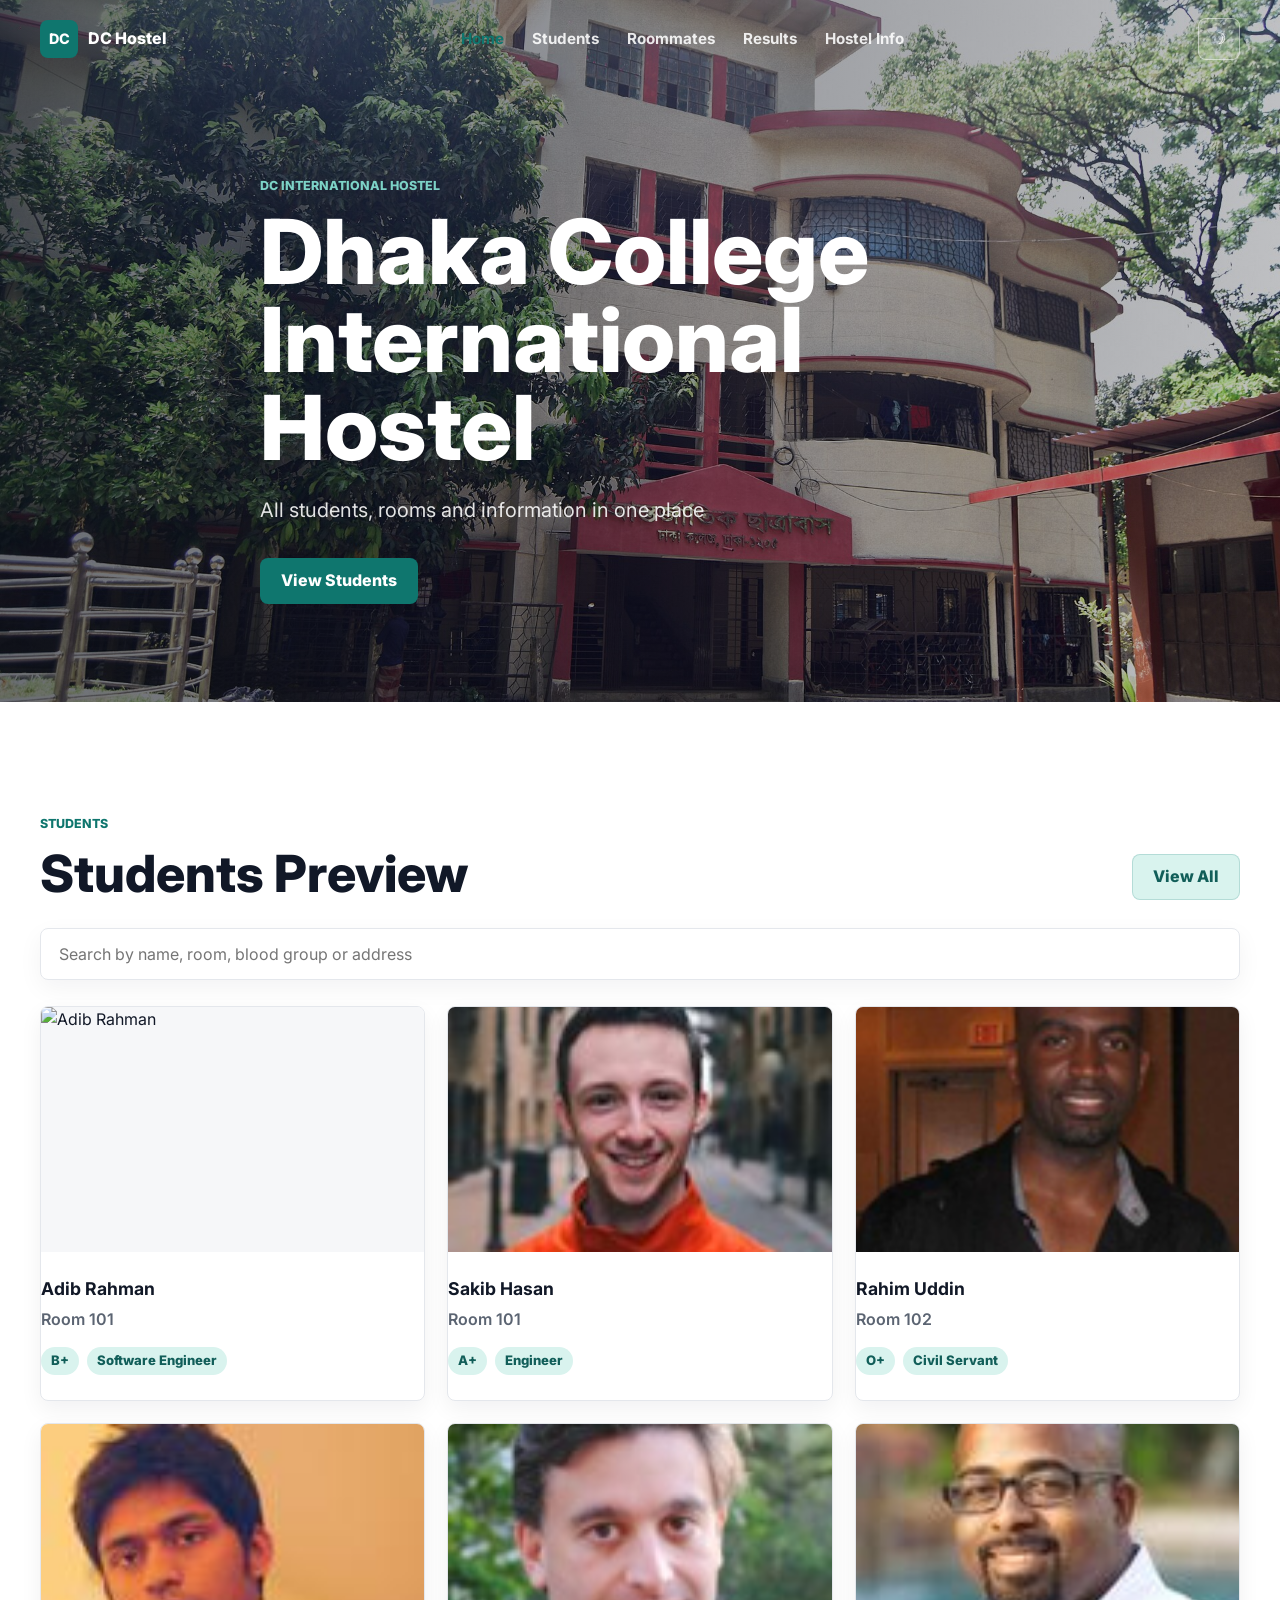
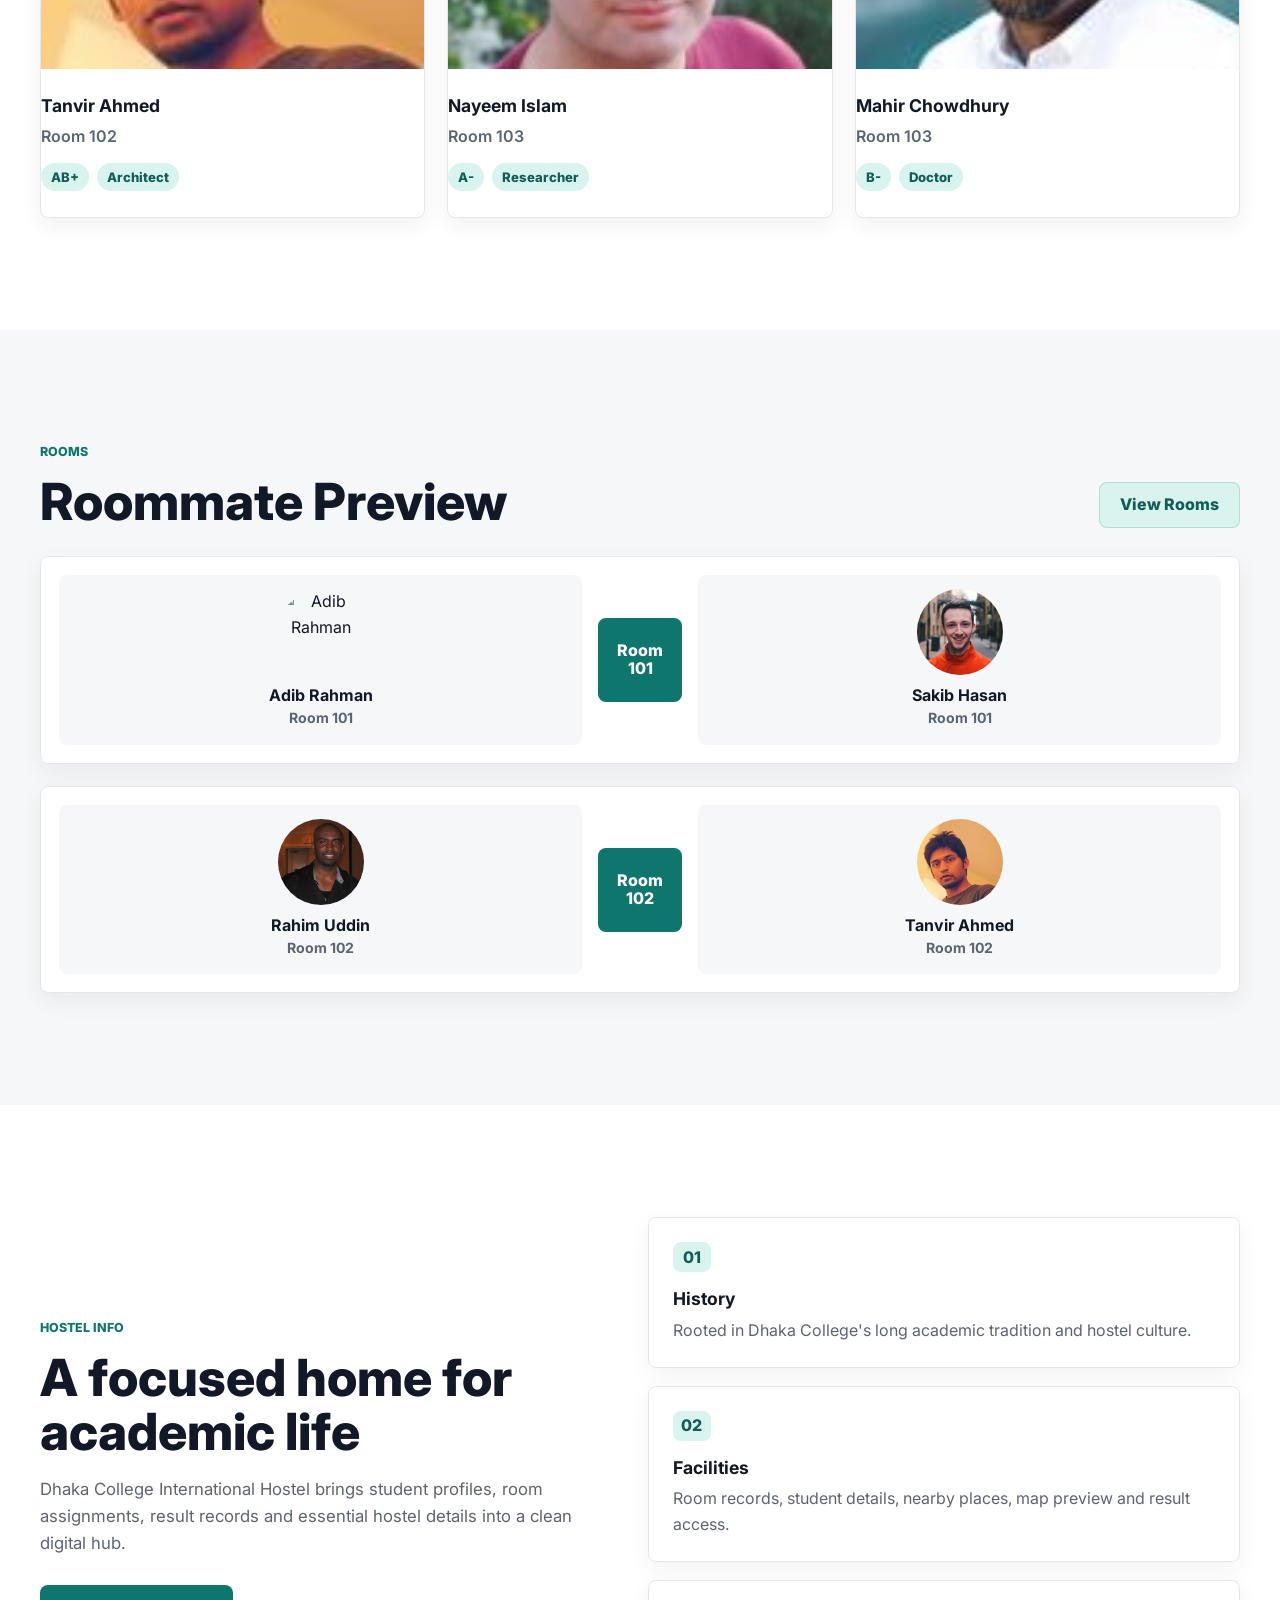
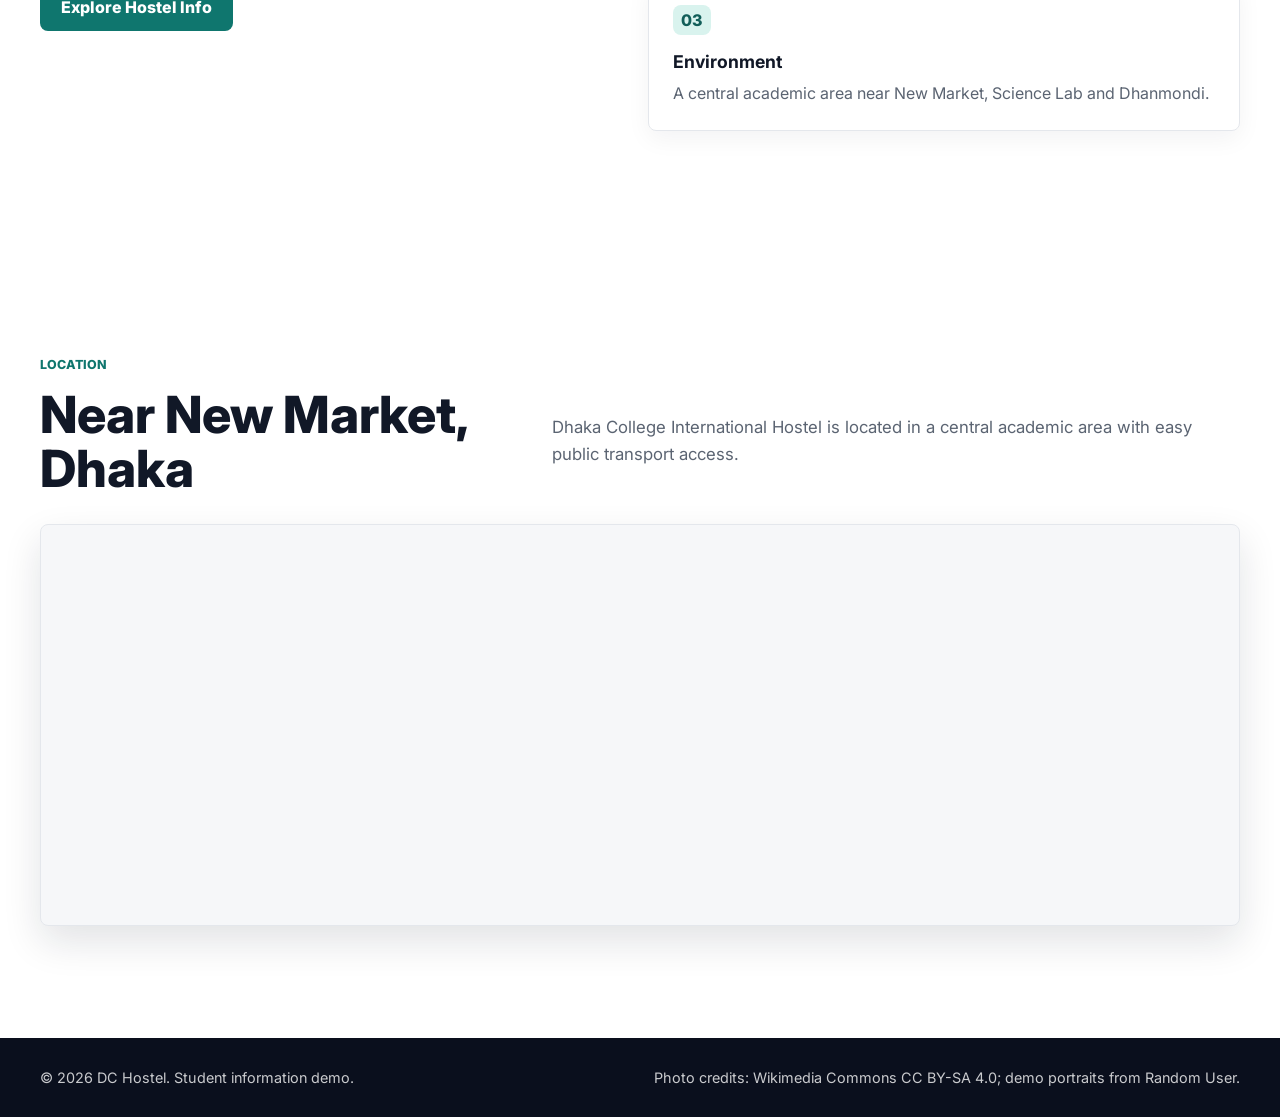
==== index.html @ eec2147d "Add files via upload" ====
<!DOCTYPE html>
<html lang="en">
<head>
  <meta charset="UTF-8">
  <meta name="viewport" content="width=device-width, initial-scale=1.0">
  <title>DC Hostel | Home</title>
  <link rel="preconnect" href="https://fonts.googleapis.com">
  <link rel="preconnect" href="https://fonts.gstatic.com" crossorigin>
  <link href="https://fonts.googleapis.com/css2?family=Inter:wght@400;500;600;700;800&display=swap" rel="stylesheet">
  <link href="https://unpkg.com/aos@2.3.4/dist/aos.css" rel="stylesheet">
  <link rel="stylesheet" href="css/style.css">
</head>
<body data-page="home">
  <header class="navbar" id="navbar">
    <div class="container nav-inner">
      <a class="logo" href="index.html" aria-label="DC Hostel home">
        <span class="logo-mark">DC</span>
        <span>DC Hostel</span>
      </a>
      <nav class="nav-links" aria-label="Primary navigation">
        <a href="index.html" class="active">Home</a>
        <a href="students.html">Students</a>
        <a href="roommates.html">Roommates</a>
        <a href="results.html">Results</a>
        <a href="hostel.html">Hostel Info</a>
      </nav>
      <button class="theme-toggle" id="toggle" type="button" aria-label="Toggle dark mode">
        <span aria-hidden="true">&#9789;</span>
      </button>
    </div>
  </header>

  <main>
    <section class="hero">
      <div class="hero-overlay"></div>
      <div class="container hero-content">
        <p class="eyebrow" data-aos="fade-up">DC International Hostel</p>
        <h1 data-aos="fade-up" data-aos-delay="100">Dhaka College International Hostel</h1>
        <p class="hero-subtitle" data-aos="fade-up" data-aos-delay="200">
          All students, rooms and information in one place
        </p>
        <a class="btn primary" href="#students-preview" data-aos="fade-up" data-aos-delay="300">View Students</a>
      </div>
    </section>

    <section class="section" id="students-preview">
      <div class="container">
        <div class="section-head">
          <div>
            <p class="eyebrow">Students</p>
            <h2>Students Preview</h2>
          </div>
          <a class="btn secondary" href="students.html">View All</a>
        </div>
        <div class="search-wrap" data-aos="fade-up">
          <label for="studentSearch" class="sr-only">Search students</label>
          <input id="studentSearch" class="search-input" type="search" placeholder="Search by name, room, blood group or address">
        </div>
        <div class="student-grid" id="studentGrid" data-limit="6"></div>
      </div>
    </section>

    <section class="section tinted" id="roommates-preview">
      <div class="container">
        <div class="section-head">
          <div>
            <p class="eyebrow">Rooms</p>
            <h2>Roommate Preview</h2>
          </div>
          <a class="btn secondary" href="roommates.html">View Rooms</a>
        </div>
        <div class="roommate-grid" id="roommateGrid" data-limit="2"></div>
      </div>
    </section>

    <section class="section" id="hostel-info-preview">
      <div class="container">
        <div class="split">
          <div data-aos="fade-up">
            <p class="eyebrow">Hostel Info</p>
            <h2>A focused home for academic life</h2>
            <p class="lead">
              Dhaka College International Hostel brings student profiles, room assignments, result records and essential hostel details into a clean digital hub.
            </p>
            <a class="btn primary" href="hostel.html">Explore Hostel Info</a>
          </div>
          <div class="info-grid">
            <article class="info-box" data-aos="fade-up" data-aos-delay="0">
              <span class="info-icon">01</span>
              <h3>History</h3>
              <p>Rooted in Dhaka College's long academic tradition and hostel culture.</p>
            </article>
            <article class="info-box" data-aos="fade-up" data-aos-delay="140">
              <span class="info-icon">02</span>
              <h3>Facilities</h3>
              <p>Room records, student details, nearby places, map preview and result access.</p>
            </article>
            <article class="info-box" data-aos="fade-up" data-aos-delay="280">
              <span class="info-icon">03</span>
              <h3>Environment</h3>
              <p>A central academic area near New Market, Science Lab and Dhanmondi.</p>
            </article>
          </div>
        </div>
      </div>
    </section>

    <section class="section location-section" id="location">
      <div class="container">
        <div class="section-head">
          <div data-aos="fade-up">
            <p class="eyebrow">Location</p>
            <h2>Near New Market, Dhaka</h2>
          </div>
          <p class="location-copy" data-aos="fade-up" data-aos-delay="120">
            Dhaka College International Hostel is located in a central academic area with easy public transport access.
          </p>
        </div>
        <div class="map-wrap" data-aos="zoom-in">
          <iframe
            src="https://www.google.com/maps?q=Dhaka+College&output=embed"
            width="100%"
            height="400"
            style="border:0;"
            loading="lazy"
            referrerpolicy="no-referrer-when-downgrade"
            title="Dhaka College location map">
          </iframe>
        </div>
      </div>
    </section>
  </main>

  <footer class="footer">
    <div class="container footer-inner">
      <p>&copy; 2026 DC Hostel. Student information demo.</p>
      <p>Photo credits: Wikimedia Commons CC BY-SA 4.0; demo portraits from Random User.</p>
    </div>
  </footer>

  <div class="modal" id="studentModal" aria-hidden="true" role="dialog" aria-modal="true" aria-labelledby="modalName">
    <div class="modal-backdrop" data-close-modal></div>
    <article class="modal-panel">
      <button class="modal-close" type="button" aria-label="Close student profile" data-close-modal>&times;</button>
      <div id="modalContent"></div>
    </article>
  </div>

  <script src="https://unpkg.com/aos@2.3.4/dist/aos.js"></script>
  <script src="js/app.js"></script>
</body>
</html>
---- css/style.css ----
:root {
  --bg: #ffffff;
  --text: #111827;
  --muted: #5b6472;
  --surface: #f6f7f9;
  --surface-strong: #ffffff;
  --border: #e4e7ec;
  --accent: #0f766e;
  --accent-strong: #115e59;
  --accent-soft: #d9f3ee;
  --warm: #b45309;
  --shadow: 0 16px 38px rgba(17, 24, 39, 0.12);
  --nav-bg: rgba(255, 255, 255, 0.9);
  --overlay: rgba(8, 13, 24, 0.6);
}

.dark {
  --bg: #0f172a;
  --text: #f1f5f9;
  --muted: #cbd5e1;
  --surface: #111c31;
  --surface-strong: #172033;
  --border: rgba(226, 232, 240, 0.14);
  --accent: #2dd4bf;
  --accent-strong: #5eead4;
  --accent-soft: rgba(45, 212, 191, 0.15);
  --warm: #f59e0b;
  --shadow: 0 18px 44px rgba(0, 0, 0, 0.34);
  --nav-bg: rgba(15, 23, 42, 0.9);
  --overlay: rgba(5, 10, 18, 0.7);
}

* {
  box-sizing: border-box;
}

html {
  scroll-behavior: smooth;
  overflow-x: hidden;
}

body {
  margin: 0;
  background: var(--bg);
  color: var(--text);
  font-family: "Inter", Arial, sans-serif;
  line-height: 1.6;
  overflow-x: hidden;
  transition: background 0.25s ease, color 0.25s ease;
}

img {
  display: block;
  width: 100%;
}

a {
  color: inherit;
  text-decoration: none;
}

button,
input {
  font: inherit;
}

.container {
  width: min(100% - 32px, 1200px);
  margin-inline: auto;
}

.sr-only {
  position: absolute;
  width: 1px;
  height: 1px;
  padding: 0;
  margin: -1px;
  overflow: hidden;
  clip: rect(0, 0, 0, 0);
  white-space: nowrap;
  border: 0;
}

.navbar {
  position: fixed;
  inset: 0 0 auto 0;
  z-index: 50;
  padding: 18px 0;
  transition: background 0.25s ease, box-shadow 0.25s ease, padding 0.25s ease;
}

.navbar.scrolled {
  background: var(--nav-bg);
  box-shadow: 0 10px 30px rgba(15, 23, 42, 0.12);
  backdrop-filter: blur(14px);
  padding: 10px 0;
}

body:not([data-page="home"]) .navbar {
  background: var(--nav-bg);
  box-shadow: 0 10px 30px rgba(15, 23, 42, 0.1);
  backdrop-filter: blur(14px);
  padding: 10px 0;
}

.nav-inner {
  display: flex;
  align-items: center;
  justify-content: space-between;
  gap: 18px;
}

.logo {
  display: inline-flex;
  align-items: center;
  gap: 10px;
  font-weight: 800;
  color: #ffffff;
}

.navbar.scrolled .logo,
.page-main + .footer ~ .logo {
  color: var(--text);
}

body:not([data-page="home"]) .logo,
body:not([data-page="home"]) .nav-links a {
  color: var(--text);
}

.logo-mark {
  display: grid;
  width: 38px;
  height: 38px;
  place-items: center;
  border-radius: 8px;
  background: var(--accent);
  color: #ffffff;
  font-size: 0.9rem;
}

.nav-links {
  display: flex;
  align-items: center;
  gap: clamp(10px, 2.5vw, 28px);
}

.nav-links a {
  color: #ffffff;
  font-size: 0.95rem;
  font-weight: 700;
  opacity: 0.88;
  transition: color 0.2s ease, opacity 0.2s ease;
}

.navbar.scrolled .nav-links a {
  color: var(--text);
}

.nav-links a:hover,
.nav-links a.active {
  color: var(--accent);
  opacity: 1;
}

.theme-toggle {
  display: grid;
  width: 42px;
  height: 42px;
  place-items: center;
  border: 1px solid rgba(255, 255, 255, 0.45);
  border-radius: 8px;
  background: rgba(255, 255, 255, 0.14);
  color: #ffffff;
  cursor: pointer;
  transition: transform 0.2s ease, background 0.2s ease, color 0.2s ease, border 0.2s ease;
}

body:not([data-page="home"]) .theme-toggle,
.navbar.scrolled .theme-toggle {
  background: var(--surface-strong);
  color: var(--text);
  border-color: var(--border);
}

.theme-toggle:hover {
  transform: translateY(-2px);
  background: var(--accent);
  color: #ffffff;
}

.hero {
  position: relative;
  min-height: 78vh;
  display: flex;
  align-items: center;
  overflow: hidden;
  background: url("../images/hostel-hero.jpg") center / cover no-repeat;
}

.hero-overlay {
  position: absolute;
  inset: 0;
  background: linear-gradient(90deg, var(--overlay), rgba(8, 13, 24, 0.25));
}

.hero-content {
  position: relative;
  z-index: 1;
  max-width: 760px;
  padding-top: 78px;
  color: #ffffff;
}

.hero h1,
.page-hero h1 {
  margin: 0;
  font-size: clamp(2.5rem, 7vw, 5.6rem);
  line-height: 0.98;
  font-weight: 800;
}

.hero-subtitle {
  max-width: 560px;
  margin: 22px 0 32px;
  color: rgba(255, 255, 255, 0.88);
  font-size: clamp(1.02rem, 2vw, 1.25rem);
}

.eyebrow {
  margin: 0 0 12px;
  color: var(--accent);
  font-size: 0.78rem;
  font-weight: 800;
  letter-spacing: 0;
  text-transform: uppercase;
}

.hero .eyebrow,
.page-hero .eyebrow {
  color: #7dd3c7;
}

.btn {
  display: inline-flex;
  align-items: center;
  justify-content: center;
  min-height: 46px;
  padding: 0 20px;
  border: 1px solid transparent;
  border-radius: 8px;
  font-weight: 800;
  cursor: pointer;
  transition: transform 0.2s ease, box-shadow 0.2s ease, background 0.2s ease, color 0.2s ease;
}

.btn:hover {
  transform: scale(1.04);
  box-shadow: var(--shadow);
}

.btn.primary {
  background: var(--accent);
  color: #ffffff;
}

.btn.secondary {
  color: var(--accent-strong);
  background: var(--accent-soft);
  border-color: rgba(15, 118, 110, 0.18);
}

.section {
  padding: clamp(70px, 9vw, 112px) 0;
}

.section.tinted {
  background: var(--surface);
}

.section-head {
  display: flex;
  align-items: end;
  justify-content: space-between;
  gap: 24px;
  margin-bottom: 28px;
}

h2 {
  margin: 0;
  font-size: clamp(1.8rem, 4vw, 3.2rem);
  line-height: 1.06;
  font-weight: 800;
}

h3 {
  margin: 0 0 8px;
  font-size: 1.1rem;
  line-height: 1.2;
}

.lead,
.location-copy,
.page-hero p {
  margin: 18px 0 28px;
  color: var(--muted);
  font-size: 1.05rem;
}

.student-grid {
  display: grid;
  grid-template-columns: repeat(3, minmax(0, 1fr));
  gap: 22px;
}

.student-card {
  min-width: 0;
  padding: 0;
  border: 1px solid var(--border);
  border-radius: 8px;
  background: var(--surface-strong);
  color: var(--text);
  overflow: hidden;
  text-align: left;
  cursor: pointer;
  box-shadow: 0 8px 22px rgba(15, 23, 42, 0.06);
  transition: transform 0.2s ease, box-shadow 0.2s ease, border-color 0.2s ease;
}

.student-card:hover {
  transform: scale(1.03);
  box-shadow: var(--shadow);
  border-color: rgba(15, 118, 110, 0.36);
}

.student-card img {
  height: 245px;
  object-fit: cover;
  background: var(--surface);
}

.student-body {
  padding: 18px;
}

.student-body p {
  margin: 4px 0 0;
  color: var(--muted);
  font-weight: 600;
}

.student-meta {
  display: flex;
  flex-wrap: wrap;
  gap: 8px;
  margin-top: 14px;
}

.pill {
  display: inline-flex;
  align-items: center;
  min-height: 28px;
  padding: 0 10px;
  border-radius: 999px;
  background: var(--accent-soft);
  color: var(--accent-strong);
  font-size: 0.82rem;
  font-weight: 800;
}

.search-wrap {
  margin: 0 0 26px;
}

.search-input {
  width: 100%;
  height: 52px;
  padding: 0 18px;
  border: 1px solid var(--border);
  border-radius: 8px;
  outline: none;
  background: var(--surface-strong);
  color: var(--text);
  box-shadow: 0 8px 24px rgba(15, 23, 42, 0.05);
  transition: border-color 0.2s ease, box-shadow 0.2s ease;
}

.search-input:focus {
  border-color: var(--accent);
  box-shadow: 0 0 0 4px rgba(15, 118, 110, 0.12);
}

.empty-state {
  grid-column: 1 / -1;
  padding: 30px;
  border: 1px dashed var(--border);
  border-radius: 8px;
  color: var(--muted);
  background: var(--surface-strong);
  text-align: center;
  font-weight: 700;
}

.roommate-grid {
  display: grid;
  gap: 22px;
}

.roommate-grid.wide {
  grid-template-columns: repeat(2, minmax(0, 1fr));
}

.room-pair {
  display: grid;
  grid-template-columns: minmax(0, 1fr) auto minmax(0, 1fr);
  align-items: center;
  gap: 16px;
  padding: 18px;
  border: 1px solid var(--border);
  border-radius: 8px;
  background: var(--surface-strong);
  box-shadow: 0 8px 24px rgba(15, 23, 42, 0.06);
}

.room-person {
  min-width: 0;
  border: 0;
  border-radius: 8px;
  background: var(--surface);
  color: var(--text);
  padding: 14px;
  text-align: center;
  cursor: pointer;
  transition: transform 0.2s ease, background 0.2s ease;
}

.room-person:hover {
  transform: translateY(-3px);
  background: var(--accent-soft);
}

.room-person img {
  width: 86px;
  height: 86px;
  margin: 0 auto 10px;
  border-radius: 50%;
  object-fit: cover;
}

.room-person strong {
  display: block;
  overflow-wrap: anywhere;
  line-height: 1.25;
}

.room-person span {
  color: var(--muted);
  font-size: 0.88rem;
  font-weight: 700;
}

.room-number {
  display: grid;
  width: 84px;
  min-height: 84px;
  place-items: center;
  border-radius: 8px;
  background: var(--accent);
  color: #ffffff;
  font-weight: 800;
  line-height: 1.1;
  text-align: center;
}

.split {
  display: grid;
  grid-template-columns: minmax(0, 0.95fr) minmax(0, 1.05fr);
  gap: clamp(30px, 6vw, 72px);
  align-items: center;
}

.info-grid {
  display: grid;
  grid-template-columns: 1fr;
  gap: 18px;
}

.info-grid.three {
  grid-template-columns: repeat(3, minmax(0, 1fr));
}

.info-box {
  padding: 24px;
  border: 1px solid var(--border);
  border-radius: 8px;
  background: var(--surface-strong);
  box-shadow: 0 8px 24px rgba(15, 23, 42, 0.05);
}

.info-box p {
  margin: 0;
  color: var(--muted);
}

.info-icon {
  display: inline-flex;
  align-items: center;
  justify-content: center;
  min-width: 38px;
  height: 30px;
  margin-bottom: 16px;
  border-radius: 8px;
  background: var(--accent-soft);
  color: var(--accent-strong);
  font-weight: 800;
}

.map-wrap {
  overflow: hidden;
  border: 1px solid var(--border);
  border-radius: 8px;
  background: var(--surface);
  box-shadow: var(--shadow);
}

.map-wrap iframe {
  display: block;
}

.page-main {
  min-height: 70vh;
  padding-top: 72px;
}

.page-hero {
  position: relative;
  padding: 96px 0 70px;
  overflow: hidden;
  background: linear-gradient(90deg, rgba(5, 10, 18, 0.72), rgba(5, 10, 18, 0.38)), url("../images/hostel-hero.jpg") center / cover no-repeat;
  color: #ffffff;
}

.page-hero.compact h1 {
  max-width: 820px;
}

.page-hero p {
  max-width: 660px;
  color: rgba(255, 255, 255, 0.86);
}

.roommates-hero,
.results-hero,
.hostel-hero {
  background-image: linear-gradient(90deg, rgba(5, 10, 18, 0.72), rgba(5, 10, 18, 0.38)), url("../images/hostel-building.jpg");
}

.table-shell {
  overflow-x: auto;
  border: 1px solid var(--border);
  border-radius: 8px;
  background: var(--surface-strong);
  box-shadow: var(--shadow);
}

.result-table {
  width: 100%;
  min-width: 720px;
  border-collapse: collapse;
}

.result-table th,
.result-table td {
  padding: 18px;
  border-bottom: 1px solid var(--border);
  text-align: left;
}

.result-table th {
  background: var(--surface);
  font-size: 0.85rem;
  text-transform: uppercase;
  letter-spacing: 0;
}

.result-table tr:last-child td {
  border-bottom: 0;
}

.result-table button {
  border: 0;
  background: transparent;
  color: var(--accent-strong);
  font-weight: 800;
  cursor: pointer;
  padding: 0;
}

.hostel-photo {
  margin: 0;
  overflow: hidden;
  border-radius: 8px;
  box-shadow: var(--shadow);
}

.hostel-photo img {
  aspect-ratio: 4 / 3;
  object-fit: cover;
}

.nearby-list {
  display: flex;
  flex-wrap: wrap;
  gap: 10px;
  padding: 0;
  margin: 24px 0 0;
  list-style: none;
}

.nearby-list li {
  padding: 10px 14px;
  border-radius: 8px;
  background: var(--accent-soft);
  color: var(--accent-strong);
  font-weight: 800;
}

.footer {
  padding: 28px 0;
  background: #0a0f1d;
  color: rgba(255, 255, 255, 0.78);
}

.footer-inner {
  display: flex;
  justify-content: space-between;
  gap: 20px;
}

.footer p {
  margin: 0;
  font-size: 0.9rem;
}

.modal {
  position: fixed;
  inset: 0;
  z-index: 100;
  display: none;
  place-items: center;
  padding: 20px;
}

.modal.open {
  display: grid;
}

.modal-backdrop {
  position: absolute;
  inset: 0;
  background: rgba(6, 10, 18, 0.72);
  backdrop-filter: blur(8px);
}

.modal-panel {
  position: relative;
  width: min(100%, 820px);
  max-height: min(88vh, 860px);
  overflow: auto;
  border-radius: 8px;
  background: var(--surface-strong);
  color: var(--text);
  box-shadow: 0 30px 80px rgba(0, 0, 0, 0.35);
}

.modal-close {
  position: absolute;
  top: 14px;
  right: 14px;
  z-index: 1;
  width: 38px;
  height: 38px;
  border: 1px solid var(--border);
  border-radius: 8px;
  background: var(--surface-strong);
  color: var(--text);
  cursor: pointer;
  font-size: 1.5rem;
  line-height: 1;
}

.profile {
  display: grid;
  grid-template-columns: 260px minmax(0, 1fr);
  gap: 28px;
  padding: 30px;
}

.profile img {
  height: 320px;
  border-radius: 8px;
  object-fit: cover;
}

.profile h2 {
  margin-bottom: 4px;
  font-size: clamp(1.6rem, 4vw, 2.5rem);
}

.profile-grid {
  display: grid;
  grid-template-columns: repeat(2, minmax(0, 1fr));
  gap: 12px;
  margin: 22px 0;
}

.profile-item {
  min-width: 0;
  padding: 12px;
  border-radius: 8px;
  background: var(--surface);
}

.profile-item span {
  display: block;
  color: var(--muted);
  font-size: 0.78rem;
  font-weight: 800;
  text-transform: uppercase;
  letter-spacing: 0;
}

.profile-item strong {
  overflow-wrap: anywhere;
}

.result-list {
  display: grid;
  grid-template-columns: repeat(4, minmax(0, 1fr));
  gap: 10px;
  margin: 16px 0 22px;
}

.result-box {
  padding: 12px;
  border-radius: 8px;
  background: var(--accent-soft);
  color: var(--accent-strong);
  font-weight: 800;
  text-align: center;
}

.profile a {
  color: var(--accent-strong);
  font-weight: 800;
}

@media (max-width: 920px) {
  .nav-inner {
    align-items: flex-start;
  }

  .nav-links {
    order: 3;
    width: 100%;
    padding-top: 12px;
    overflow-x: auto;
  }

  .nav-inner {
    flex-wrap: wrap;
  }

  .student-grid,
  .info-grid.three,
  .roommate-grid.wide,
  .split {
    grid-template-columns: 1fr;
  }

  .section-head {
    align-items: flex-start;
    flex-direction: column;
  }

  .profile {
    grid-template-columns: 1fr;
  }

  .profile img {
    height: 280px;
  }
}

@media (max-width: 640px) {
  .container {
    width: min(100% - 24px, 1200px);
  }

  .navbar {
    padding: 10px 0;
  }

  .nav-links a {
    font-size: 0.88rem;
    white-space: nowrap;
  }

  .hero {
    min-height: 74vh;
  }

  .hero-content {
    padding-top: 120px;
  }

  .section {
    padding: 58px 0;
  }

  .student-grid {
    gap: 16px;
  }

  .student-card img {
    height: 220px;
  }

  .room-pair {
    grid-template-columns: 1fr;
  }

  .room-number {
    width: 100%;
    min-height: 58px;
  }

  .footer-inner,
  .profile-grid,
  .result-list {
    grid-template-columns: 1fr;
    display: grid;
  }

  .modal {
    padding: 12px;
  }

  .profile {
    padding: 22px;
  }
}
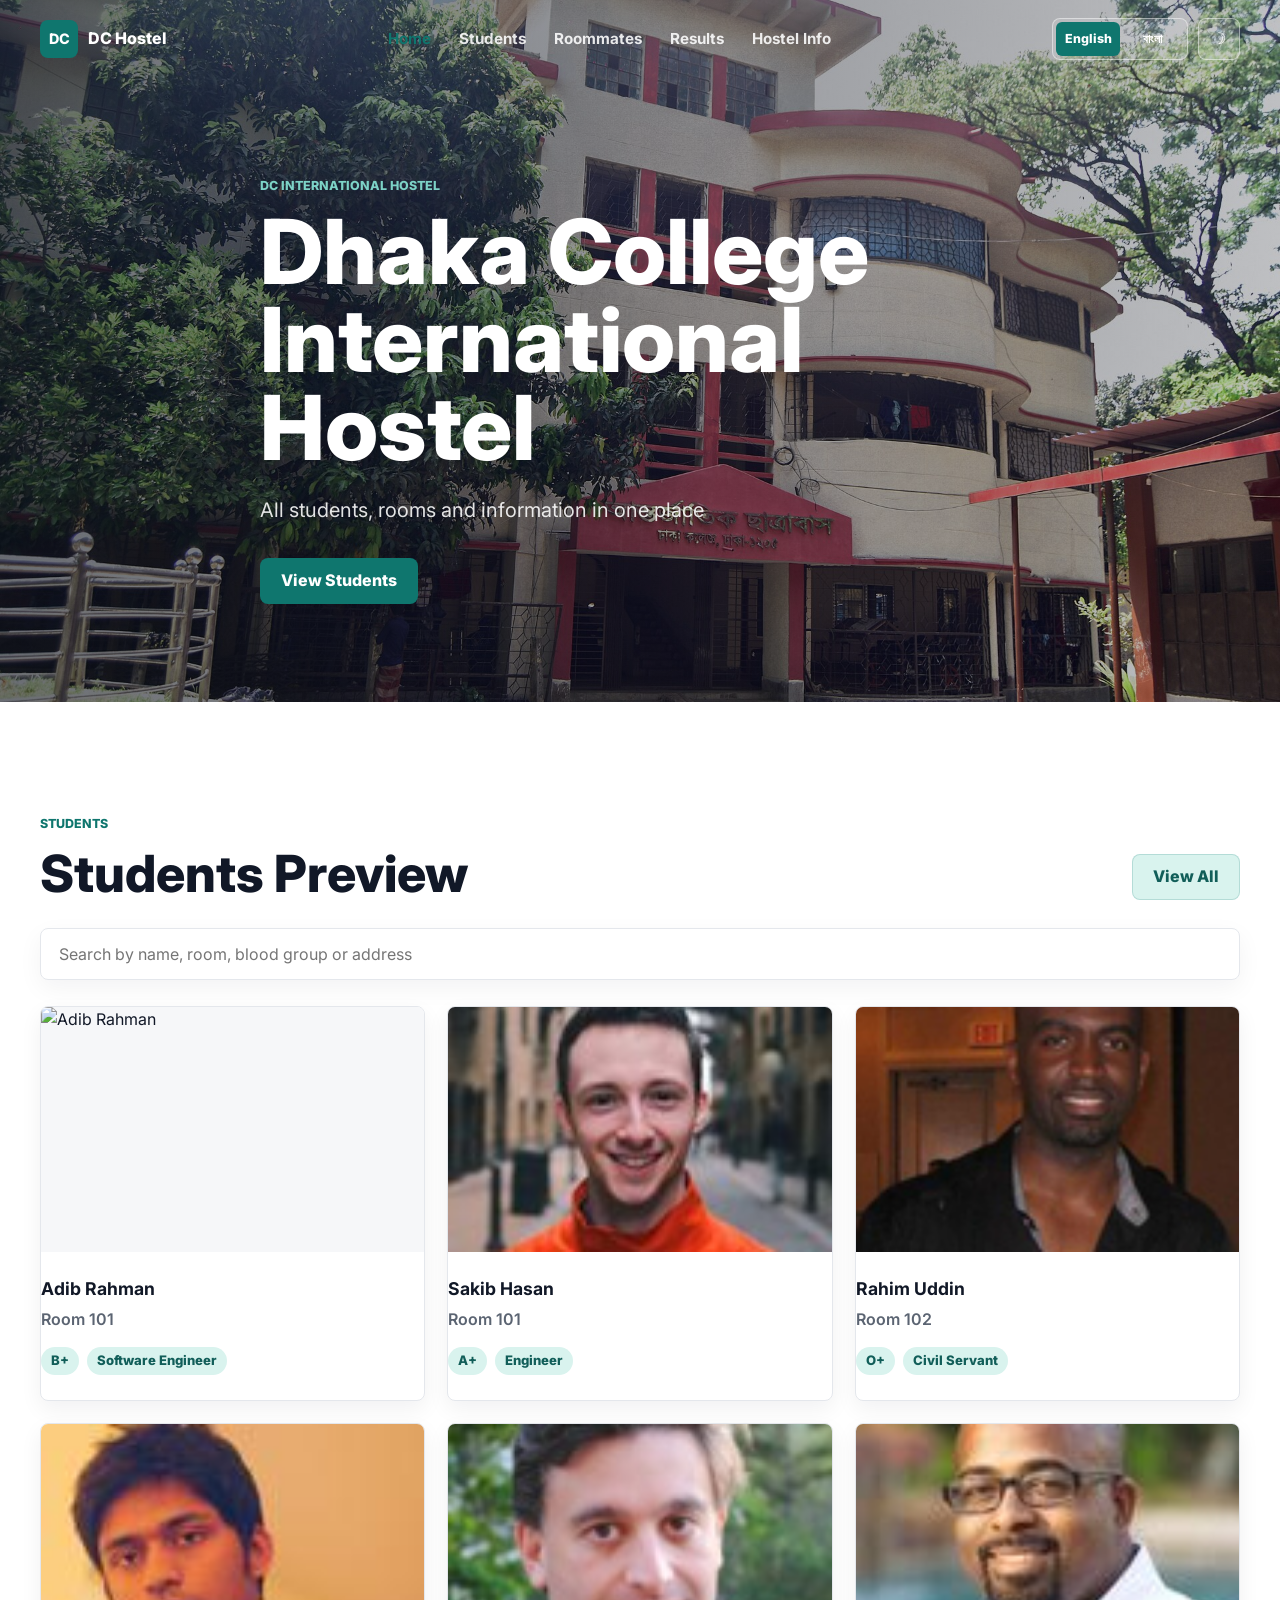
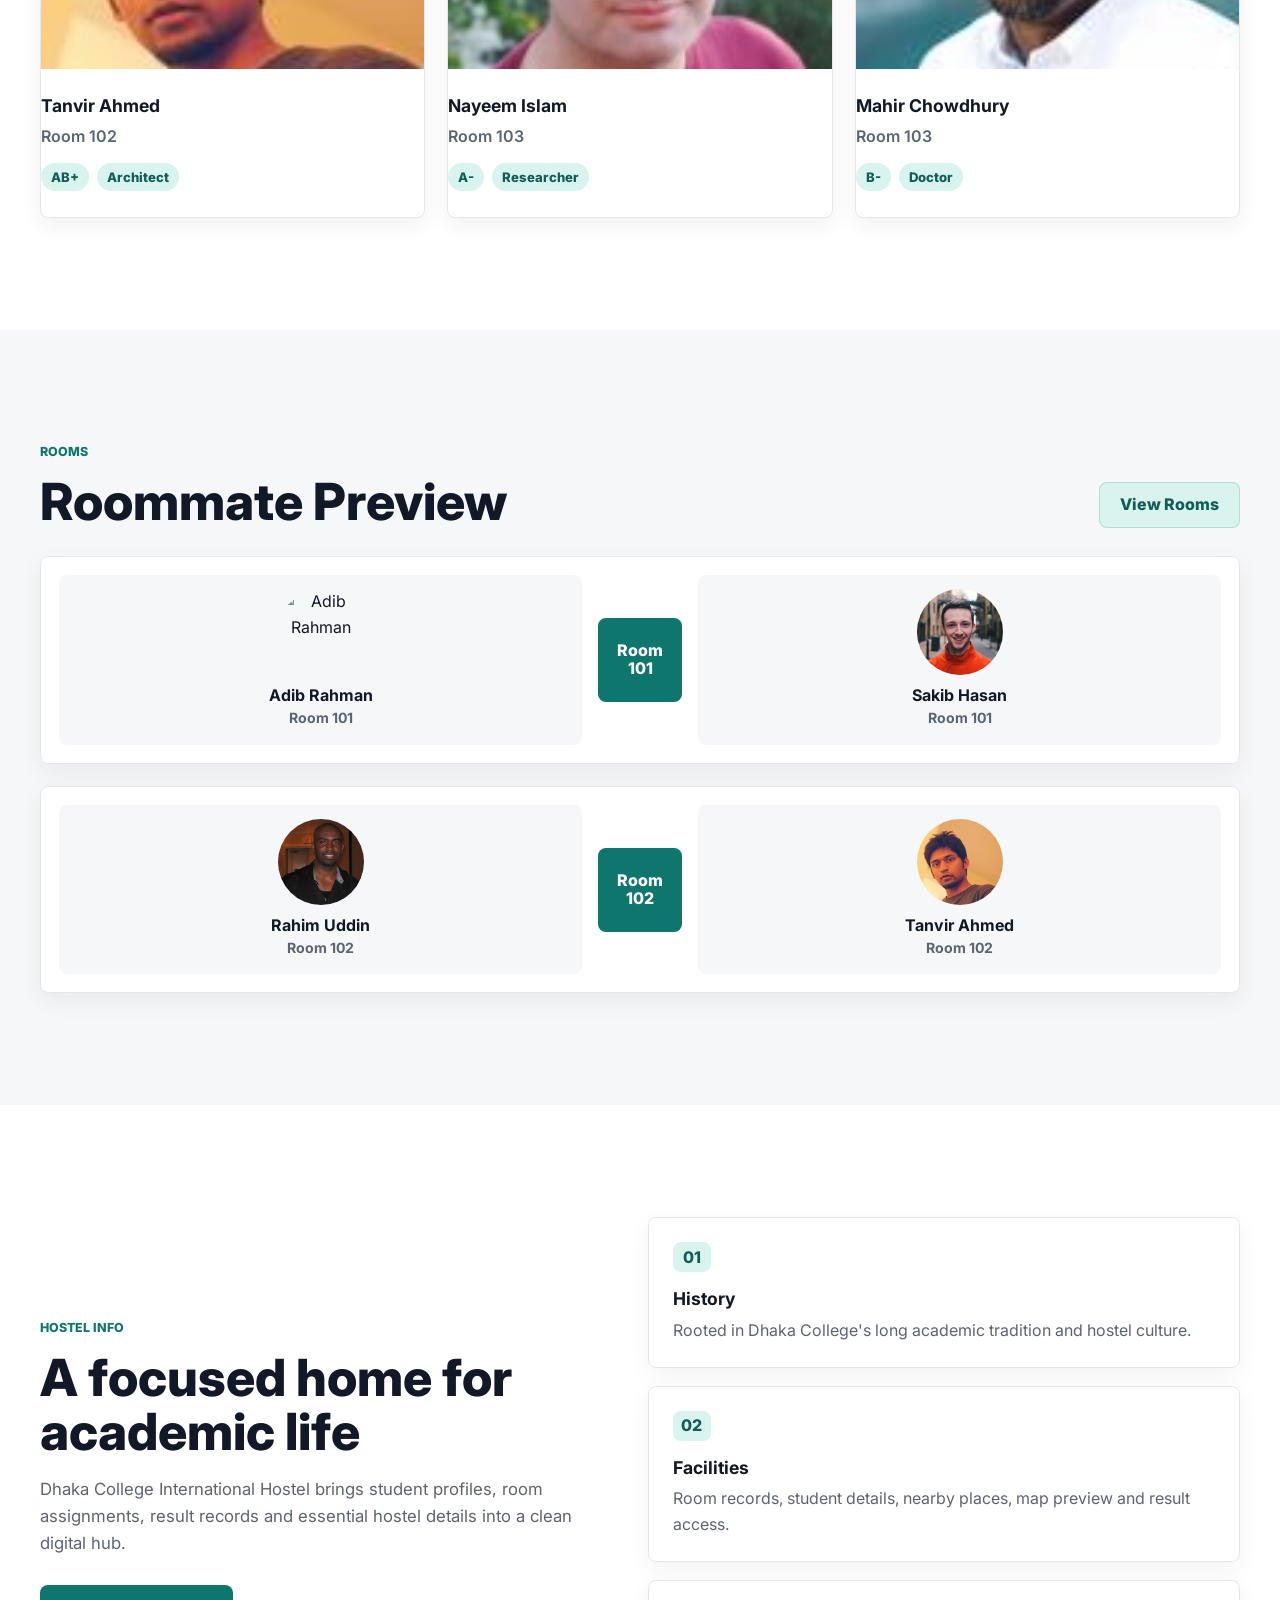
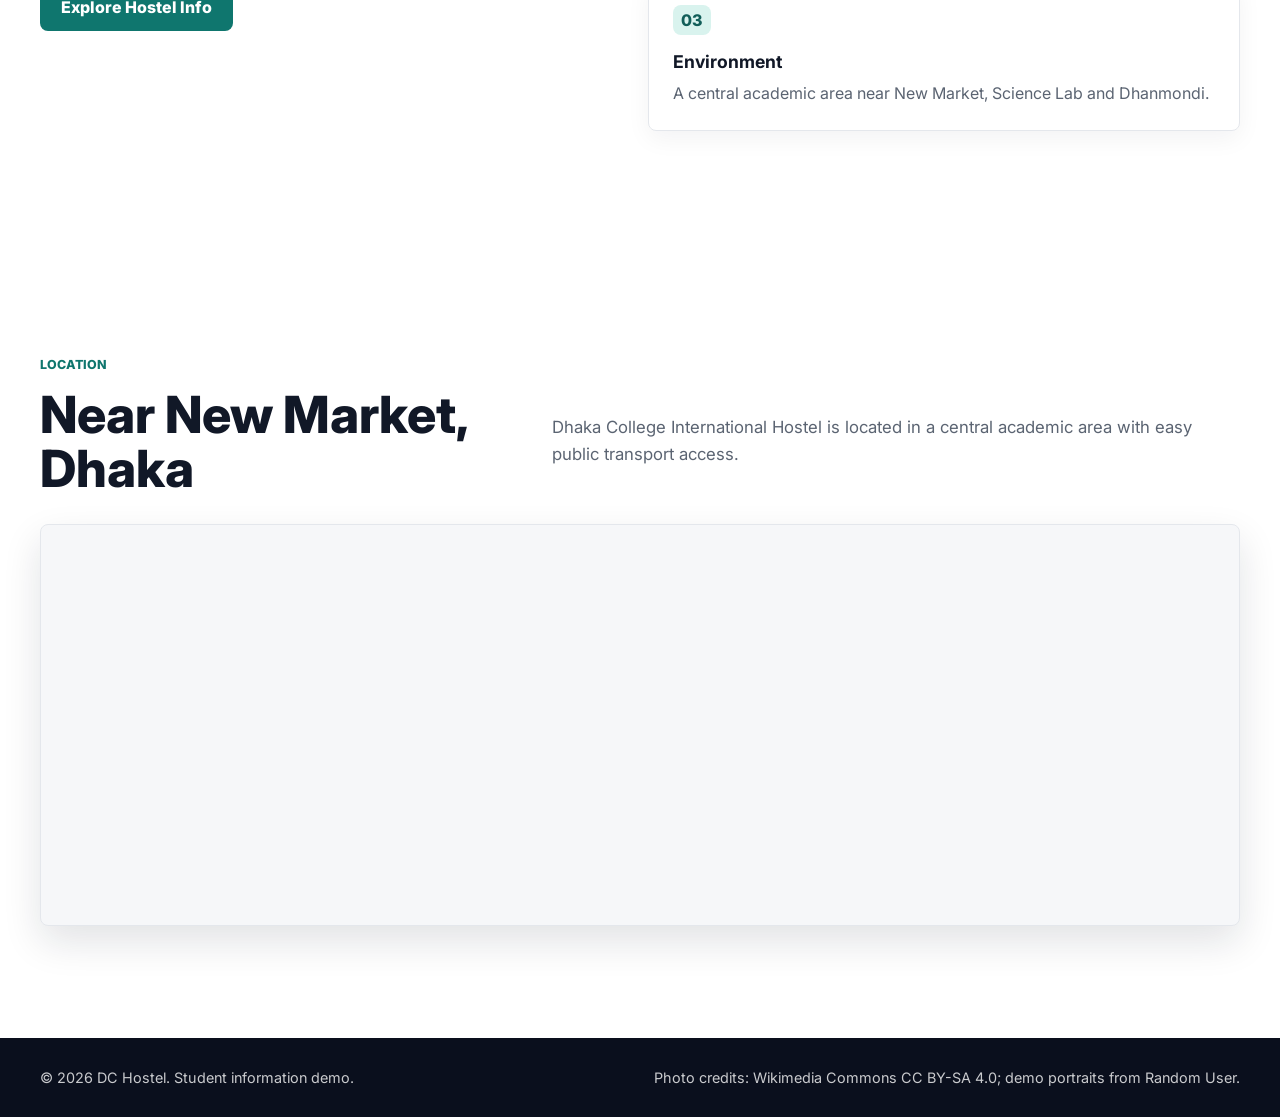
==== commit dc261628: "Add files via upload" ====
--- a/index.html
+++ b/index.html
@@ -6,7 +6,7 @@
   <title>DC Hostel | Home</title>
   <link rel="preconnect" href="https://fonts.googleapis.com">
   <link rel="preconnect" href="https://fonts.gstatic.com" crossorigin>
-  <link href="https://fonts.googleapis.com/css2?family=Inter:wght@400;500;600;700;800&display=swap" rel="stylesheet">
+  <link href="https://fonts.googleapis.com/css2?family=Hind+Siliguri:wght@400;500;600;700;800&family=Inter:wght@400;500;600;700;800&display=swap" rel="stylesheet">
   <link href="https://unpkg.com/aos@2.3.4/dist/aos.css" rel="stylesheet">
   <link rel="stylesheet" href="css/style.css">
 </head>
@@ -15,18 +15,24 @@
     <div class="container nav-inner">
       <a class="logo" href="index.html" aria-label="DC Hostel home">
         <span class="logo-mark">DC</span>
-        <span>DC Hostel</span>
+        <span data-i18n="nav.logo">DC Hostel</span>
       </a>
       <nav class="nav-links" aria-label="Primary navigation">
-        <a href="index.html" class="active">Home</a>
-        <a href="students.html">Students</a>
-        <a href="roommates.html">Roommates</a>
-        <a href="results.html">Results</a>
-        <a href="hostel.html">Hostel Info</a>
+        <a href="index.html" class="active" data-i18n="nav.home">Home</a>
+        <a href="students.html" data-i18n="nav.students">Students</a>
+        <a href="roommates.html" data-i18n="nav.roommates">Roommates</a>
+        <a href="results.html" data-i18n="nav.results">Results</a>
+        <a href="hostel.html" data-i18n="nav.hostel">Hostel Info</a>
       </nav>
-      <button class="theme-toggle" id="toggle" type="button" aria-label="Toggle dark mode">
-        <span aria-hidden="true">&#9789;</span>
-      </button>
+      <div class="nav-actions">
+        <div class="language-switch" aria-label="Language selector">
+          <button type="button" data-lang-option="en">English</button>
+          <button type="button" data-lang-option="bn">বাংলা</button>
+        </div>
+        <button class="theme-toggle" id="toggle" type="button" aria-label="Toggle dark mode">
+          <span aria-hidden="true">&#9789;</span>
+        </button>
+      </div>
     </div>
   </header>
 
@@ -34,12 +40,12 @@
     <section class="hero">
       <div class="hero-overlay"></div>
       <div class="container hero-content">
-        <p class="eyebrow" data-aos="fade-up">DC International Hostel</p>
-        <h1 data-aos="fade-up" data-aos-delay="100">Dhaka College International Hostel</h1>
-        <p class="hero-subtitle" data-aos="fade-up" data-aos-delay="200">
+        <p class="eyebrow" data-aos="fade-up" data-i18n="home.heroEyebrow">DC International Hostel</p>
+        <h1 data-aos="fade-up" data-aos-delay="100" data-i18n="home.heroTitle">Dhaka College International Hostel</h1>
+        <p class="hero-subtitle" data-aos="fade-up" data-aos-delay="200" data-i18n="home.heroSubtitle">
           All students, rooms and information in one place
         </p>
-        <a class="btn primary" href="#students-preview" data-aos="fade-up" data-aos-delay="300">View Students</a>
+        <a class="btn primary" href="#students-preview" data-aos="fade-up" data-aos-delay="300" data-i18n="home.viewStudents">View Students</a>
       </div>
     </section>
 
@@ -47,14 +53,14 @@
       <div class="container">
         <div class="section-head">
           <div>
-            <p class="eyebrow">Students</p>
-            <h2>Students Preview</h2>
+            <p class="eyebrow" data-i18n="common.students">Students</p>
+            <h2 data-i18n="home.studentsPreview">Students Preview</h2>
           </div>
-          <a class="btn secondary" href="students.html">View All</a>
+          <a class="btn secondary" href="students.html" data-i18n="common.viewAll">View All</a>
         </div>
         <div class="search-wrap" data-aos="fade-up">
-          <label for="studentSearch" class="sr-only">Search students</label>
-          <input id="studentSearch" class="search-input" type="search" placeholder="Search by name, room, blood group or address">
+          <label for="studentSearch" class="sr-only" data-i18n="common.searchStudents">Search students</label>
+          <input id="studentSearch" class="search-input" type="search" placeholder="Search by name, room, blood group or address" data-i18n-placeholder="common.searchPlaceholderShort">
         </div>
         <div class="student-grid" id="studentGrid" data-limit="6"></div>
       </div>
@@ -64,10 +70,10 @@
       <div class="container">
         <div class="section-head">
           <div>
-            <p class="eyebrow">Rooms</p>
-            <h2>Roommate Preview</h2>
+            <p class="eyebrow" data-i18n="common.rooms">Rooms</p>
+            <h2 data-i18n="home.roommatePreview">Roommate Preview</h2>
           </div>
-          <a class="btn secondary" href="roommates.html">View Rooms</a>
+          <a class="btn secondary" href="roommates.html" data-i18n="common.viewRooms">View Rooms</a>
         </div>
         <div class="roommate-grid" id="roommateGrid" data-limit="2"></div>
       </div>
@@ -77,28 +83,28 @@
       <div class="container">
         <div class="split">
           <div data-aos="fade-up">
-            <p class="eyebrow">Hostel Info</p>
-            <h2>A focused home for academic life</h2>
-            <p class="lead">
+            <p class="eyebrow" data-i18n="common.hostelInfo">Hostel Info</p>
+            <h2 data-i18n="home.infoTitle">A focused home for academic life</h2>
+            <p class="lead" data-i18n="home.infoLead">
               Dhaka College International Hostel brings student profiles, room assignments, result records and essential hostel details into a clean digital hub.
             </p>
-            <a class="btn primary" href="hostel.html">Explore Hostel Info</a>
+            <a class="btn primary" href="hostel.html" data-i18n="home.exploreHostel">Explore Hostel Info</a>
           </div>
           <div class="info-grid">
             <article class="info-box" data-aos="fade-up" data-aos-delay="0">
               <span class="info-icon">01</span>
-              <h3>History</h3>
-              <p>Rooted in Dhaka College's long academic tradition and hostel culture.</p>
+              <h3 data-i18n="common.history">History</h3>
+              <p data-i18n="home.historyText">Rooted in Dhaka College's long academic tradition and hostel culture.</p>
             </article>
             <article class="info-box" data-aos="fade-up" data-aos-delay="140">
               <span class="info-icon">02</span>
-              <h3>Facilities</h3>
-              <p>Room records, student details, nearby places, map preview and result access.</p>
+              <h3 data-i18n="common.facilities">Facilities</h3>
+              <p data-i18n="home.facilitiesText">Room records, student details, nearby places, map preview and result access.</p>
             </article>
             <article class="info-box" data-aos="fade-up" data-aos-delay="280">
               <span class="info-icon">03</span>
-              <h3>Environment</h3>
-              <p>A central academic area near New Market, Science Lab and Dhanmondi.</p>
+              <h3 data-i18n="common.environment">Environment</h3>
+              <p data-i18n="home.environmentText">A central academic area near New Market, Science Lab and Dhanmondi.</p>
             </article>
           </div>
         </div>
@@ -109,10 +115,10 @@
       <div class="container">
         <div class="section-head">
           <div data-aos="fade-up">
-            <p class="eyebrow">Location</p>
-            <h2>Near New Market, Dhaka</h2>
+            <p class="eyebrow" data-i18n="common.location">Location</p>
+            <h2 data-i18n="home.locationTitle">Near New Market, Dhaka</h2>
           </div>
-          <p class="location-copy" data-aos="fade-up" data-aos-delay="120">
+          <p class="location-copy" data-aos="fade-up" data-aos-delay="120" data-i18n="home.locationText">
             Dhaka College International Hostel is located in a central academic area with easy public transport access.
           </p>
         </div>
@@ -133,8 +139,8 @@
 
   <footer class="footer">
     <div class="container footer-inner">
-      <p>&copy; 2026 DC Hostel. Student information demo.</p>
-      <p>Photo credits: Wikimedia Commons CC BY-SA 4.0; demo portraits from Random User.</p>
+      <p data-i18n="footer.demo">&copy; 2026 DC Hostel. Student information demo.</p>
+      <p data-i18n="footer.credits">Photo credits: Wikimedia Commons CC BY-SA 4.0; demo portraits from Random User.</p>
     </div>
   </footer>
 
--- a/css/style.css
+++ b/css/style.css
@@ -49,6 +49,10 @@
   transition: background 0.25s ease, color 0.25s ease;
 }
 
+body[data-lang="bn"] {
+  font-family: "Hind Siliguri", "Inter", Arial, sans-serif;
+}
+
 img {
   display: block;
   width: 100%;
@@ -163,6 +167,54 @@
   opacity: 1;
 }
 
+.nav-actions {
+  display: inline-flex;
+  align-items: center;
+  gap: 10px;
+}
+
+.language-switch {
+  display: inline-grid;
+  grid-template-columns: repeat(2, 64px);
+  height: 42px;
+  padding: 3px;
+  border: 1px solid rgba(255, 255, 255, 0.45);
+  border-radius: 8px;
+  background: rgba(255, 255, 255, 0.14);
+}
+
+.language-switch button {
+  border: 0;
+  border-radius: 6px;
+  background: transparent;
+  color: #ffffff;
+  cursor: pointer;
+  font-size: 0.78rem;
+  font-weight: 800;
+  transition: background 0.2s ease, color 0.2s ease;
+}
+
+.language-switch button.active {
+  background: var(--accent);
+  color: #ffffff;
+}
+
+body:not([data-page="home"]) .language-switch,
+.navbar.scrolled .language-switch {
+  background: var(--surface-strong);
+  border-color: var(--border);
+}
+
+body:not([data-page="home"]) .language-switch button,
+.navbar.scrolled .language-switch button {
+  color: var(--text);
+}
+
+body:not([data-page="home"]) .language-switch button.active,
+.navbar.scrolled .language-switch button.active {
+  color: #ffffff;
+}
+
 .theme-toggle {
   display: grid;
   width: 42px;
@@ -767,6 +819,10 @@
     overflow-x: auto;
   }
 
+  .nav-actions {
+    margin-left: auto;
+  }
+
   .nav-inner {
     flex-wrap: wrap;
   }
@@ -806,6 +862,10 @@
     white-space: nowrap;
   }
 
+  .language-switch {
+    grid-template-columns: repeat(2, 58px);
+  }
+
   .hero {
     min-height: 74vh;
   }
